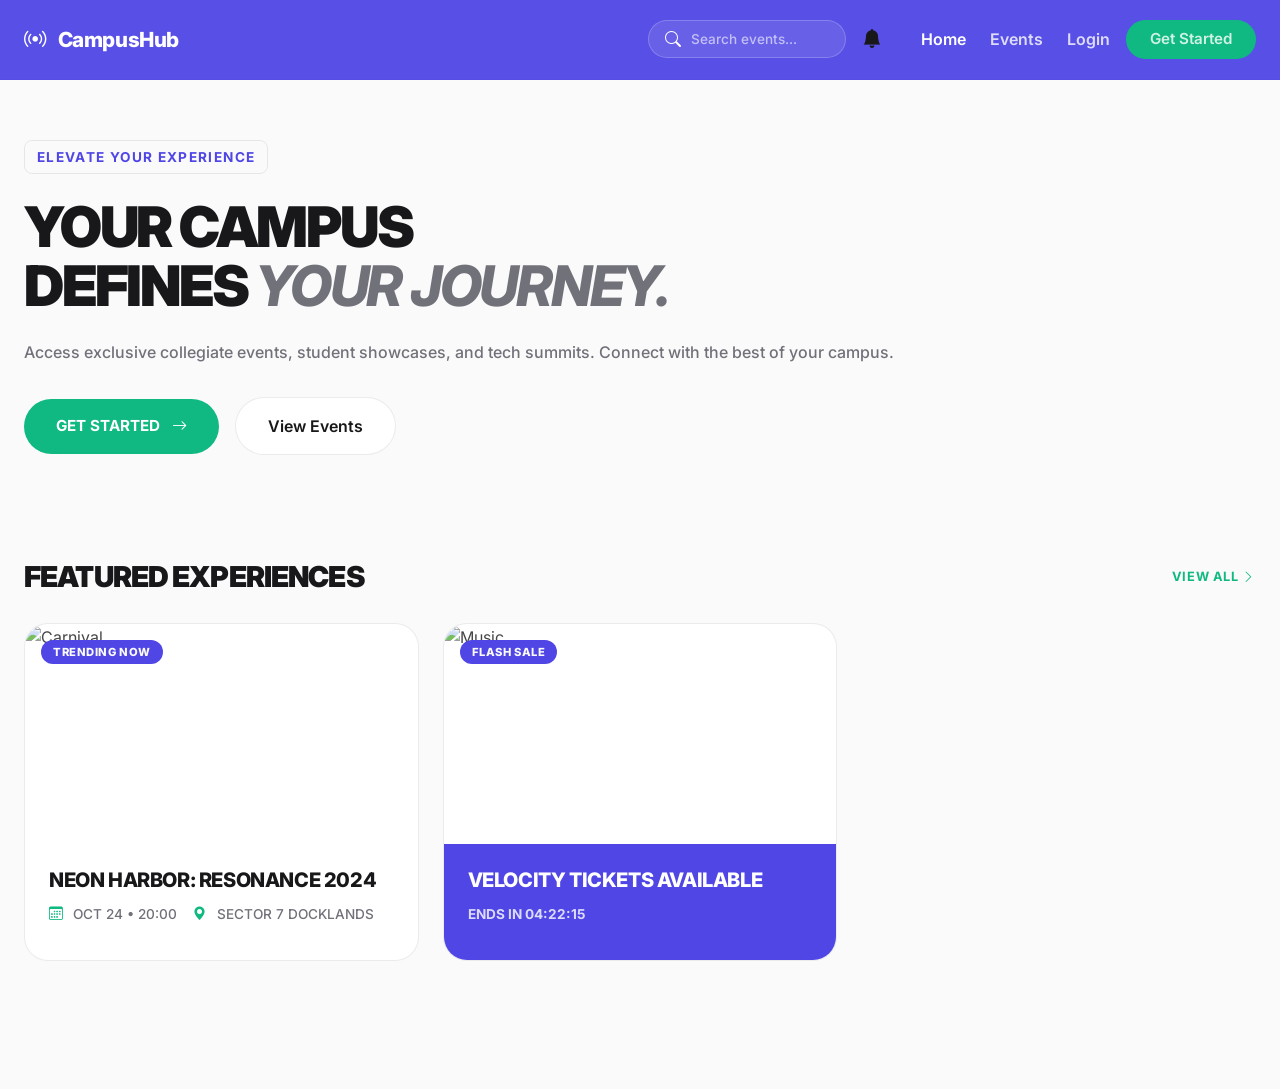
==== frontend/index.html @ e5920ef7 "Initial commit" ====
<!DOCTYPE html>
<html lang="en">
<head>
    <meta charset="UTF-8">
    <meta name="viewport" content="width=device-width, initial-scale=1.0">
    <title>CampusHub - Home</title>
    <!-- Keep Bootstrap for grid only or general utilities, CSS handles theming -->
    <link href="https://cdn.jsdelivr.net/npm/bootstrap@5.3.0/dist/css/bootstrap.min.css" rel="stylesheet">
    <link rel="stylesheet" href="https://cdn.jsdelivr.net/npm/bootstrap-icons@1.10.5/font/bootstrap-icons.css">
    <link rel="stylesheet" href="css/style.css">
</head>
<body style="background: var(--bg-light);">

    <nav class="home-nav">
        <a href="index.html" class="brand-logo">
            <i class="bi bi-broadcast brand-icon"></i> CampusHub
        </a>
        <div class="d-flex align-items-center gap-3">
            <form action="events.html" method="GET" class="nav-search m-0">
                <i class="bi bi-search"></i>
                <input type="text" name="q" placeholder="Search events...">
            </form>
            <a href="#" style="color:var(--text-primary); font-size:1.2rem;"><i class="bi bi-bell-fill"></i></a>
            <div class="nav-links d-flex align-items-center">
                <a href="index.html" class="active">Home</a>
                <a href="events.html">Events</a>
                <a href="login.html" class="ms-4">Login</a>
                <a href="register.html" class="btn-lime ms-3 py-2 px-4">Get Started</a>
            </div>
        </div>
    </nav>

    <div class="hero">
        <div class="pulse-title-sm">ELEVATE YOUR EXPERIENCE</div>
        <h1 class="pulse-title-lg">YOUR CAMPUS<br>DEFINES <span>YOUR JOURNEY.</span></h1>
        <p class="pulse-subtitle">Access exclusive collegiate events, student showcases, and tech summits. Connect with the best of your campus.</p>
        
        <div class="d-flex gap-3 align-items-center mt-2">
            <a href="events.html" class="btn-lime">GET STARTED <i class="bi bi-arrow-right ms-2"></i></a>
            <a href="events.html" class="btn-secondary-dark">View Events</a>
        </div>
    </div>

    <!-- Mobile Bottom Navigation -->
    <div class="mobile-nav">
        <a href="index.html" class="nav-item active">
            <i class="bi bi-house-door-fill"></i>
            <span>Home</span>
        </a>
        <a href="events.html" class="nav-item">
            <i class="bi bi-calendar-event"></i>
            <span>Events</span>
        </a>
        <a href="#" class="nav-item">
            <i class="bi bi-calendar-week"></i>
            <span>Schedule</span>
        </a>
        <a href="dashboard.html" class="nav-item">
            <i class="bi bi-person-fill"></i>
            <span>Profile</span>
        </a>
    </div>

    <div style="padding: 20px 24px 80px;">
        <div class="section-title">
            FEATURED EXPERIENCES
            <a href="events.html">VIEW ALL <i class="bi bi-chevron-right"></i></a>
        </div>
        
        <div class="row g-4 pb-5">
            <!-- Event 1 -->
            <div class="col-md-4">
                <div class="event-card">
                    <div class="card-img-wrap">
                        <img src="https://images.unsplash.com/photo-1540575467063-178a50c2df87?w=500&auto=format&fit=crop" alt="Carnival">
                        <span class="card-tag">TRENDING NOW</span>
                    </div>
                    <div class="card-body">
                        <h4 class="card-title">NEON HARBOR: RESONANCE 2024</h4>
                        <div class="card-meta">
                            <div><i class="bi bi-calendar3"></i> OCT 24 • 20:00</div>
                            <div><i class="bi bi-geo-alt-fill"></i> SECTOR 7 DOCKLANDS</div>
                        </div>
                    </div>
                </div>
            </div>
            <!-- Event 2 -->
            <div class="col-md-4">
                <div class="event-card">
                    <div class="card-img-wrap">
                        <img src="https://images.unsplash.com/photo-1514525253161-7a46d19cd819?w=500&auto=format&fit=crop" alt="Music">
                        <span class="card-tag">FLASH SALE</span>
                    </div>
                    <div class="card-body" style="background:var(--neon-purple); color:#FFFFFF;">
                        <h4 class="card-title" style="color:#FFFFFF;">VELOCITY TICKETS AVAILABLE</h4>
                        <div class="card-meta" style="color:rgba(255,255,255,0.8); font-weight:700;">
                            <div>ENDS IN 04:22:15</div>
                        </div>
                    </div>
                </div>
            </div>
        </div>
    </div>

    <script src="https://cdn.jsdelivr.net/npm/bootstrap@5.3.0/dist/js/bootstrap.bundle.min.js"></script>
    <script src="https://cdn.jsdelivr.net/npm/sweetalert2@11"></script>
    <script src="js/interactivity.js"></script>
    <script src="js/main.js"></script>
</body>
</html>
---- frontend/css/style.css ----
/* =========================================
   Pulse Events Master CSS - Dark & Premium
   ========================================= */
@import url('https://fonts.googleapis.com/css2?family=Inter:wght@400;500;600;700;800;900&display=swap');

:root {
    /* Pulse Theme Palette (Light Inversion) */
    --bg-dark: #FAFAFA;      /* Background */
    --bg-card: #FFFFFF;      /* Cards */
    --bg-card-hover: #F4F4F5;
    --neon-lime: #10B981;    /* Emerald Green */
    --neon-purple: #4F46E5;  /* Deep Indigo */
    --text-primary: #18181B; /* Very Dark Grey */
    --text-muted: #71717A;   /* Muted Grey */
    --border-dark: rgba(0,0,0,0.08); /* Light borders */
    --border-blue: rgba(79, 70, 229, 0.3); /* Blue borders */
    
    /* Legacy Mapper */
    --primary-blue: var(--neon-purple);
    --primary-hover: #4338CA;
    --teal-btn: #0D9488;
    --purple-btn: var(--neon-purple);
    --bg-light: var(--bg-dark);
    --text-dark: var(--text-primary);
    --white: var(--bg-card);
    --border: var(--border-dark);
    --stat-blue: var(--neon-purple);
    --stat-green: var(--neon-lime);
    --stat-purple: #8B5CF6;
}

body {
    background-color: var(--bg-dark);
    font-family: 'Inter', sans-serif;
    color: var(--text-primary);
    margin: 0;
    padding: 0;
    overflow-x: hidden;
    padding-bottom: 80px; /* Space for mobile nav */
}

/* =========================================
   Pulse Header (Mobile & Desktop)
   ========================================= */
.home-nav {
    padding: 20px 24px;
    display: flex;
    justify-content: space-between;
    align-items: center;
    position: sticky;
    top: 0;
    z-index: 1000;
    background: rgba(79, 70, 229, 0.95) !important; /* Primary Blue instead of Black */
    backdrop-filter: blur(20px);
    border-bottom: 1px solid var(--border-blue);
}

.brand-logo {
    font-size: 1.3rem;
    font-weight: 800;
    letter-spacing: -0.02em;
    color: #FFFFFF; /* Force white text for blue background */
    text-decoration: none;
    display: flex;
    align-items: center;
    gap: 12px;
}

.brand-icon {
    font-size: 1.4rem;
    color: #FFFFFF;
}

.nav-links a {
    display: none; /* Hidden on mobile */
}

@media (min-width: 768px) {
    .nav-links a {
        display: inline-block;
        color: rgba(255, 255, 255, 0.8) !important;
        font-weight: 600;
        margin-left: 24px;
        text-decoration: none;
        transition: 0.3s;
    }
    .nav-links a:hover, .nav-links a.active {
        color: #FFFFFF !important;
    }
}

/* =========================================
   Mobile Bottom Navigation
   ========================================= */
.mobile-nav {
    position: fixed;
    bottom: 0;
    left: 0;
    width: 100%;
    background: rgba(255, 255, 255, 0.95);
    backdrop-filter: blur(16px);
    border-top: 1px solid var(--border-dark);
    display: flex;
    justify-content: space-around;
    padding: 12px 0 20px 0;
    z-index: 1050;
    box-shadow: 0 -4px 20px rgba(0,0,0,0.02);
}

.nav-item {
    display: flex;
    flex-direction: column;
    align-items: center;
    text-decoration: none;
    color: var(--text-muted);
    font-size: 0.7rem;
    font-weight: 600;
    gap: 4px;
    transition: 0.3s;
}

.nav-item i {
    font-size: 1.4rem;
}

.nav-item.active {
    background: var(--neon-lime);
    color: var(--bg-dark);
    width: 65px;
    height: 65px;
    border-radius: 50%;
    justify-content: center;
    transform: translateY(-20px);
    box-shadow: 0 4px 20px rgba(212, 242, 113, 0.4);
    border: 4px solid var(--bg-dark);
}
.nav-item.active i { font-size: 1.6rem; }

@media (min-width: 768px) {
    .mobile-nav { display: none; }
    body { padding-bottom: 0; }
}

/* =========================================
   Navigation Search Input
   ========================================= */
.nav-search {
    background: rgba(255,255,255,0.1);
    border: 1px solid rgba(255,255,255,0.2);
    border-radius: 99px;
    padding: 6px 16px;
    display: flex;
    align-items: center;
    gap: 8px;
    transition: 0.3s;
}
.nav-search:focus-within {
    background: rgba(255,255,255,0.2);
    border-color: rgba(255,255,255,0.4);
}
.nav-search input {
    background: transparent;
    border: none;
    color: #FFFFFF;
    outline: none;
    width: 140px;
    font-size: 0.85rem;
    font-weight: 500;
}
.nav-search input::placeholder {
    color: rgba(255,255,255,0.6);
}
.nav-search i {
    color: #FFFFFF;
    font-size: 1rem;
}

/* =========================================
   Hero Section & Core Typography
   ========================================= */
.hero {
    padding: 60px 24px 80px;
    text-align: left;
}

.pulse-title-sm {
    font-size: 0.85rem;
    font-weight: 700;
    letter-spacing: 0.1em;
    color: var(--neon-purple);
    text-transform: uppercase;
    margin-bottom: 24px;
    display: inline-block;
    padding: 6px 12px;
    border: 1px solid var(--border-dark);
    border-radius: 8px;
}

.pulse-title-lg {
    font-size: 3.5rem;
    font-weight: 900;
    line-height: 1.05;
    letter-spacing: -0.04em;
    color: var(--text-primary);
    margin-bottom: 24px;
    text-transform: uppercase;
}
.pulse-title-lg span {
    color: var(--text-muted);
    font-style: italic;
    font-weight: 800;
}

.pulse-subtitle {
    font-size: 1rem;
    color: var(--text-muted);
    line-height: 1.6;
    font-weight: 500;
    margin-bottom: 32px;
    max-width: 90%;
}

.btn-lime {
    background: var(--neon-lime);
    color: #FFFFFF !important;
    padding: 16px 32px;
    border-radius: 99px;
    font-weight: 700;
    text-decoration: none;
    border: none;
    display: inline-block;
    transition: transform 0.2s, box-shadow 0.2s;
    font-size: 0.95rem;
}
.btn-lime:hover {
    transform: translateY(-2px);
    box-shadow: 0 10px 20px rgba(212, 242, 113, 0.2);
}

.btn-secondary-dark {
    background: var(--bg-card);
    color: var(--text-primary) !important;
    padding: 16px 32px;
    border-radius: 99px;
    font-weight: 600;
    text-decoration: none;
    border: 1px solid var(--border-dark);
    display: inline-block;
}

/* =========================================
   Event Cards (Featured Pulse)
   ========================================= */
.section-title {
    font-size: 1.8rem;
    font-weight: 900;
    letter-spacing: -0.03em;
    color: var(--text-primary);
    margin-bottom: 24px;
    display: flex;
    justify-content: space-between;
    align-items: center;
    text-transform: uppercase;
}
.section-title a {
    font-size: 0.8rem;
    color: var(--neon-lime);
    text-decoration: none;
    font-weight: 700;
    letter-spacing: 0.05em;
}

.event-card, .card {
    background: var(--bg-card);
    border-radius: 24px !important;
    overflow: hidden;
    border: 1px solid var(--border-dark) !important;
    position: relative;
    transition: transform 0.3s ease, border-color 0.3s ease;
    box-shadow: none !important;
}

.event-card:hover {
    transform: translateY(-5px);
    border-color: var(--neon-purple) !important;
}

.card-img-wrap {
    height: 220px;
    position: relative;
}

.card-img-wrap img {
    width: 100%; height: 100%; object-fit: cover;
    opacity: 0.8;
}
.card-img-wrap::after {
    content: '';
    position: absolute;
    bottom: 0; left: 0; width: 100%; height: 100%;
    background: linear-gradient(0deg, var(--bg-card) 0%, transparent 60%);
}

.card-tag {
    position: absolute;
    top: 16px; left: 16px;
    background: var(--neon-purple);
    color: var(--bg-dark);
    font-size: 0.7rem;
    font-weight: 800;
    padding: 4px 12px;
    border-radius: 99px;
    text-transform: uppercase;
    letter-spacing: 0.05em;
    z-index: 2;
}

.card-body {
    padding: 24px;
    position: relative;
    z-index: 2;
}

.card-title, .event-title {
    font-size: 1.25rem;
    font-weight: 800;
    margin-bottom: 12px;
    letter-spacing: -0.02em;
    color: var(--text-primary);
    text-transform: uppercase;
}

.card-meta, .event-meta {
    font-size: 0.85rem;
    color: var(--text-muted);
    margin-bottom: 12px;
    display: flex;
    gap: 16px;
    font-weight: 500;
}
.card-meta i, .event-meta i, .event-countdown i {
    color: var(--neon-lime);
    margin-right: 6px;
}

.card-action {
    display: flex;
    justify-content: flex-end;
}

.btn-teal {
    background: var(--neon-purple);
    color: #FFFFFF !important;
    padding: 12px 24px;
    border-radius: 12px;
    font-weight: 700;
    border: none;
    width: 100%;
}
.btn-purple-sm {
    background: rgba(79, 70, 229, 0.1);
    color: var(--neon-purple) !important;
    padding: 12px 24px;
    border-radius: 12px;
    font-weight: 700;
    border: 1px solid rgba(79, 70, 229, 0.2);
    width: 100%;
}

/* Category Filters */
.category-filters {
    display: flex;
    gap: 12px;
    margin-bottom: 30px;
    overflow-x: auto;
    padding-bottom: 8px;
    scrollbar-width: none;
}
.category-filters::-webkit-scrollbar { display: none; }

.filter-pill {
    padding: 10px 20px;
    background: transparent;
    border: 1px solid var(--border-dark);
    border-radius: 99px;
    color: var(--text-muted);
    font-weight: 600;
    font-size: 0.85rem;
    white-space: nowrap;
    text-transform: uppercase;
    letter-spacing: 0.05em;
    transition: 0.3s;
}
.filter-pill.active {
    background: var(--neon-lime);
    color: #FFFFFF;
    border-color: var(--neon-lime);
}

/* =========================================
   Command Center (Dashboard Layout)
   ========================================= */
.dashboard-wrapper {
    display: flex;
    min-height: 100vh;
}

.sidebar {
    width: 280px;
    background: var(--bg-card);
    border-right: 1px solid var(--border-dark);
    padding: 30px 20px;
    flex-shrink: 0;
    display: flex;
    flex-direction: column;
}

.sidebar-brand {
    margin-bottom: 40px;
    padding-left: 10px;
}

.sidebar-nav {
    list-style: none;
    padding: 0;
    margin: 0;
}

.sidebar-nav li {
    margin-bottom: 8px;
}

.sidebar-nav a {
    display: flex;
    align-items: center;
    padding: 14px 20px;
    color: var(--text-muted);
    text-decoration: none;
    border-radius: 12px;
    font-weight: 600;
    transition: 0.3s;
}

.sidebar-nav a i {
    font-size: 1.25rem;
    margin-right: 16px;
}

.sidebar-nav a:hover, .sidebar-nav a.active {
    background: rgba(79, 70, 229, 0.1);
    color: var(--neon-purple);
}

.main-content {
    flex-grow: 1;
    background: var(--bg-dark);
    padding: 40px 48px;
    overflow-y: auto;
}

.top-bar {
    display: flex;
    justify-content: space-between;
    align-items: center;
    padding-bottom: 20px;
    border-bottom: 1px solid var(--border-dark);
}

.user-avatar {
    width: 48px;
    height: 48px;
    border-radius: 50%;
    object-fit: cover;
    border: 2px solid var(--border-dark);
}

@media (max-width: 768px) {
    .dashboard-wrapper { flex-direction: column; }
    .sidebar { display: none; }
    .main-content { padding: 24px; }
}

.command-header {
    display: flex;
    justify-content: space-between;
    align-items: center;
    margin-bottom: 32px;
}

.stats-row {
    display: grid;
    grid-template-columns: 1fr;
    gap: 16px;
    margin-bottom: 40px;
}
@media (min-width: 768px) {
    .stats-row { grid-template-columns: repeat(3, 1fr); }
}

.stat-box {
    background: var(--bg-card);
    border: 1px solid var(--border-dark);
    border-radius: 16px;
    padding: 24px;
    position: relative;
    overflow: hidden;
}
.stat-box::before {
    content: '';
    position: absolute;
    top: 0; left: 0; width: 4px; height: 100%;
    background: var(--neon-lime);
}
.stat-box.blue::before { background: var(--neon-purple); }
.stat-box.purple::before { background: #E879F9; }

.stat-label {
    text-transform: uppercase;
    font-size: 0.75rem;
    font-weight: 700;
    letter-spacing: 0.1em;
    color: var(--neon-purple);
    margin-bottom: 12px;
}
.stat-num {
    font-size: 2.2rem;
    font-weight: 900;
    color: var(--text-primary);
}

/* Forms & Inputs */
.form-label {
    font-size: 0.85rem;
    font-weight: 600;
    color: var(--neon-purple);
    text-transform: uppercase;
    letter-spacing: 0.05em;
}
.form-input, .form-control, .form-select {
    background: var(--bg-card);
    border: 1px solid var(--border-dark);
    color: var(--text-primary);
    border-radius: 12px;
    padding: 16px;
    box-shadow: 0 2px 10px rgba(0,0,0,0.02);
}
.form-input:focus, .form-control:focus, .form-select:focus {
    background: #FFFFFF;
    border-color: var(--neon-purple);
    box-shadow: 0 0 0 4px rgba(79, 70, 229, 0.1) !important;
    color: var(--text-primary);
}

/* Modals */
.modal-content {
    background: var(--bg-card);
    border: 1px solid var(--border-dark);
    color: var(--text-primary);
}
.modal-header {
    border-bottom: 1px solid var(--border-dark);
}
.modal-title {
    text-transform: uppercase;
    font-weight: 800;
    letter-spacing: 0.05em;
}

/* =========================================
   Toasts & Alerts
   ========================================= */
#toast-container {
    position: fixed;
    top: 20px; right: 20px; z-index: 9999;
}
.custom-toast {
    background: var(--bg-card);
    border: 1px solid var(--border-dark);
    color: var(--text-primary);
    border-left: 4px solid var(--neon-purple);
    border-radius: 12px;
    padding: 16px 20px;
    display: flex; gap: 12px; align-items: center;
    box-shadow: 0 10px 30px rgba(0,0,0,0.5);
    transform: translateX(120%);
    opacity: 0;
    transition: 0.4s ease;
    min-width: 250px;
}
.custom-toast.show { transform: translateX(0); opacity: 1; }
.custom-toast.success { border-left-color: var(--neon-lime); }
.custom-toast.success i { color: var(--neon-lime); }
.custom-toast.danger { border-left-color: #F87171; }
.custom-toast.warning { border-left-color: #FBBF24; }

/* Loader Skeleton */
.skeleton {
    background: linear-gradient(-90deg, #F0F0F0 0%, #FAFAFA 50%, #F0F0F0 100%);
    background-size: 400% 400%;
}

.search-bar { background: var(--bg-card); border: 1px solid var(--border-dark); color: var(--text-primary); border-radius: 99px; }
.search-bar input { color: var(--text-primary); }

.c-table th, .c-table td { border-bottom-color: var(--border-dark); color: var(--text-primary); }
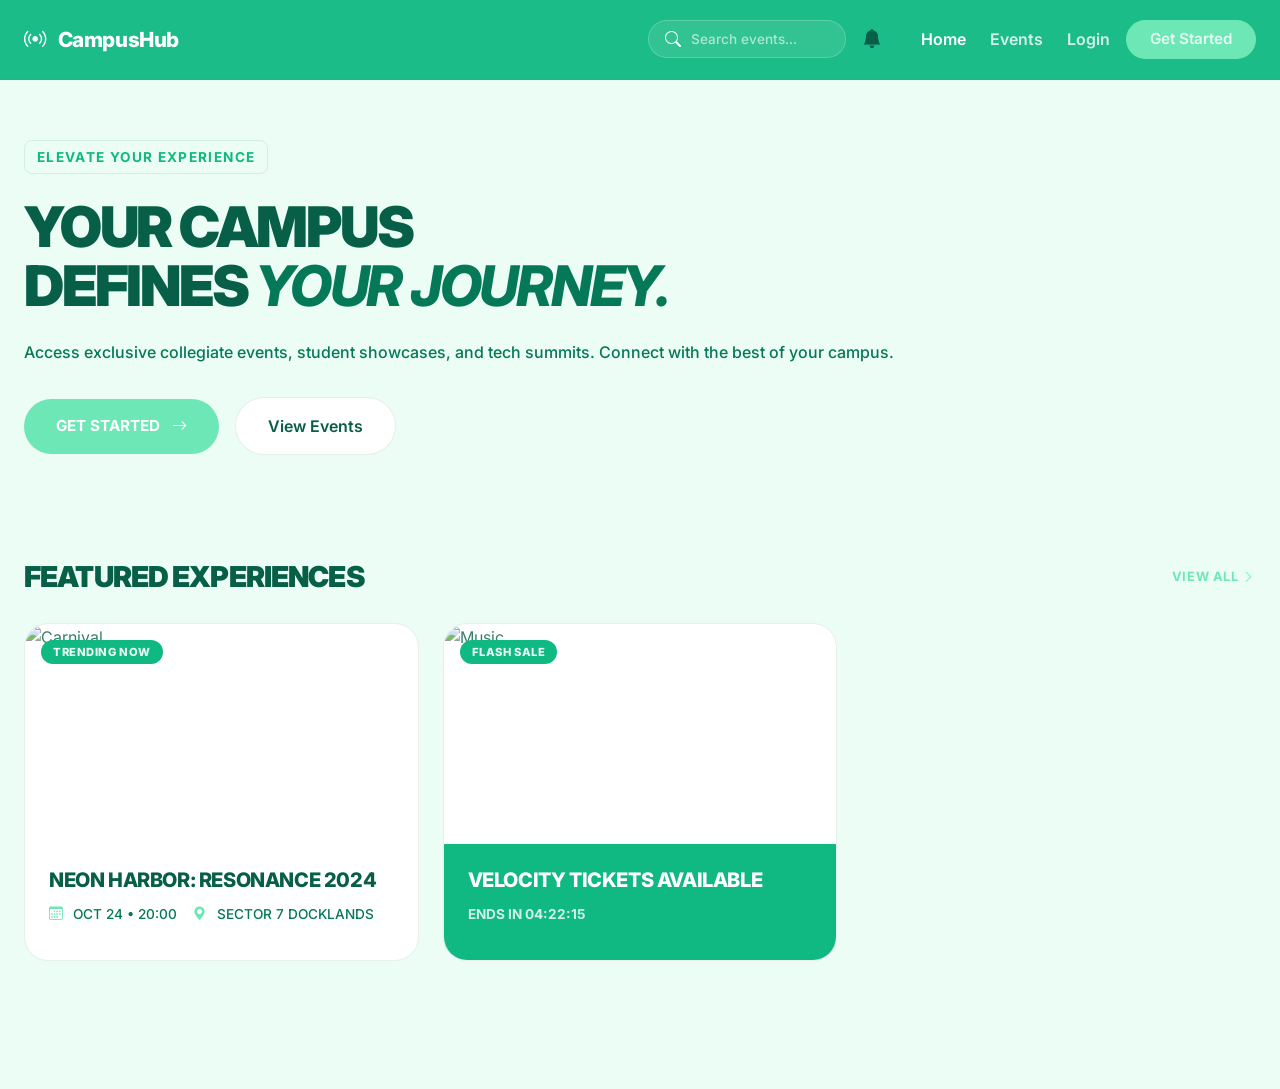
==== commit 55ca500e: "Updated frontend and database changes" ====
--- a/frontend/index.html
+++ b/frontend/index.html
@@ -30,14 +30,14 @@
         </div>
     </nav>
 
-    <div class="hero">
+    <div class="hero animate-slide-up stagger-1">
         <div class="pulse-title-sm">ELEVATE YOUR EXPERIENCE</div>
         <h1 class="pulse-title-lg">YOUR CAMPUS<br>DEFINES <span>YOUR JOURNEY.</span></h1>
         <p class="pulse-subtitle">Access exclusive collegiate events, student showcases, and tech summits. Connect with the best of your campus.</p>
         
         <div class="d-flex gap-3 align-items-center mt-2">
-            <a href="events.html" class="btn-lime">GET STARTED <i class="bi bi-arrow-right ms-2"></i></a>
-            <a href="events.html" class="btn-secondary-dark">View Events</a>
+            <a href="events.html" class="btn-lime btn-magnetic">GET STARTED <i class="bi bi-arrow-right ms-2"></i></a>
+            <a href="events.html" class="btn-secondary-dark btn-magnetic">View Events</a>
         </div>
     </div>
 
@@ -69,8 +69,8 @@
         
         <div class="row g-4 pb-5">
             <!-- Event 1 -->
-            <div class="col-md-4">
-                <div class="event-card">
+            <div class="col-md-4 animate-slide-up stagger-2">
+                <div class="event-card card-magnetic glow-on-hover">
                     <div class="card-img-wrap">
                         <img src="https://images.unsplash.com/photo-1540575467063-178a50c2df87?w=500&auto=format&fit=crop" alt="Carnival">
                         <span class="card-tag">TRENDING NOW</span>
@@ -85,8 +85,8 @@
                 </div>
             </div>
             <!-- Event 2 -->
-            <div class="col-md-4">
-                <div class="event-card">
+            <div class="col-md-4 animate-slide-up stagger-3">
+                <div class="event-card card-magnetic glow-on-hover">
                     <div class="card-img-wrap">
                         <img src="https://images.unsplash.com/photo-1514525253161-7a46d19cd819?w=500&auto=format&fit=crop" alt="Music">
                         <span class="card-tag">FLASH SALE</span>
--- a/frontend/css/style.css
+++ b/frontend/css/style.css
@@ -4,16 +4,16 @@
 @import url('https://fonts.googleapis.com/css2?family=Inter:wght@400;500;600;700;800;900&display=swap');
 
 :root {
-    /* Pulse Theme Palette (Light Inversion) */
-    --bg-dark: #FAFAFA;      /* Background */
-    --bg-card: #FFFFFF;      /* Cards */
-    --bg-card-hover: #F4F4F5;
-    --neon-lime: #10B981;    /* Emerald Green */
-    --neon-purple: #4F46E5;  /* Deep Indigo */
-    --text-primary: #18181B; /* Very Dark Grey */
-    --text-muted: #71717A;   /* Muted Grey */
-    --border-dark: rgba(0,0,0,0.08); /* Light borders */
-    --border-blue: rgba(79, 70, 229, 0.3); /* Blue borders */
+    /* Fresh Campus Green + Mint Theme */
+    --bg-dark: #ECFDF5;      /* Mint Background */
+    --bg-card: #FFFFFF;      /* Clean White Cards */
+    --bg-card-hover: #F0FDF4; /* Very Light Green */
+    --neon-lime: #6EE7B7;    /* Secondary Mint */
+    --neon-purple: #10B981;  /* Primary Green (replacing purple) */
+    --text-primary: #065F46; /* Dark Green Text */
+    --text-muted: #047857;   /* Muted Green Text */
+    --border-dark: rgba(6, 95, 70, 0.1); /* Soft green borders */
+    --border-blue: rgba(16, 185, 129, 0.3); /* Primary green borders */
     
     /* Legacy Mapper */
     --primary-blue: var(--neon-purple);
@@ -50,7 +50,7 @@
     position: sticky;
     top: 0;
     z-index: 1000;
-    background: rgba(79, 70, 229, 0.95) !important; /* Primary Blue instead of Black */
+    background: rgba(16, 185, 129, 0.95) !important; /* Primary Green */
     backdrop-filter: blur(20px);
     border-bottom: 1px solid var(--border-blue);
 }
@@ -281,8 +281,10 @@
 }
 
 .event-card:hover {
-    transform: translateY(-5px);
+    transform: translateY(-5px) scale(1.02);
     border-color: var(--neon-purple) !important;
+    box-shadow: 0 10px 30px rgba(16, 185, 129, 0.15) !important;
+    z-index: 10;
 }
 
 .card-img-wrap {
@@ -603,3 +605,48 @@
 .search-bar input { color: var(--text-primary); }
 
 .c-table th, .c-table td { border-bottom-color: var(--border-dark); color: var(--text-primary); }
+
+/* =========================================
+   Antigravity Micro-Animations
+   ========================================= */
+@keyframes slideUpFade {
+    0% { opacity: 0; transform: translateY(20px); }
+    100% { opacity: 1; transform: translateY(0); }
+}
+
+@keyframes pulseGlow {
+    0% { box-shadow: 0 0 0 0 rgba(16, 185, 129, 0.4); }
+    70% { box-shadow: 0 0 0 10px rgba(16, 185, 129, 0); }
+    100% { box-shadow: 0 0 0 0 rgba(16, 185, 129, 0); }
+}
+
+@keyframes borderGlow {
+    0% { border-color: rgba(16, 185, 129, 0.3); }
+    50% { border-color: rgba(16, 185, 129, 0.8); text-shadow: 0 0 10px rgba(16,185,129,0.3); }
+    100% { border-color: rgba(16, 185, 129, 0.3); }
+}
+
+.animate-slide-up {
+    opacity: 0; 
+    transform: translateY(25px);
+    transition: opacity 0.7s cubic-bezier(0.16, 1, 0.3, 1), transform 0.7s cubic-bezier(0.16, 1, 0.3, 1);
+}
+.animate-slide-up.visible {
+    opacity: 1;
+    transform: translateY(0);
+}
+
+.stagger-1 { transition-delay: 0.1s; }
+.stagger-2 { transition-delay: 0.2s; }
+.stagger-3 { transition-delay: 0.3s; }
+.stagger-4 { transition-delay: 0.4s; }
+.stagger-5 { transition-delay: 0.5s; }
+
+.glow-on-hover:hover {
+    animation: borderGlow 2s infinite;
+}
+
+/* Magnetic Button utility */
+.btn-magnetic {
+    transition: transform 0.1s ease-out;
+}
